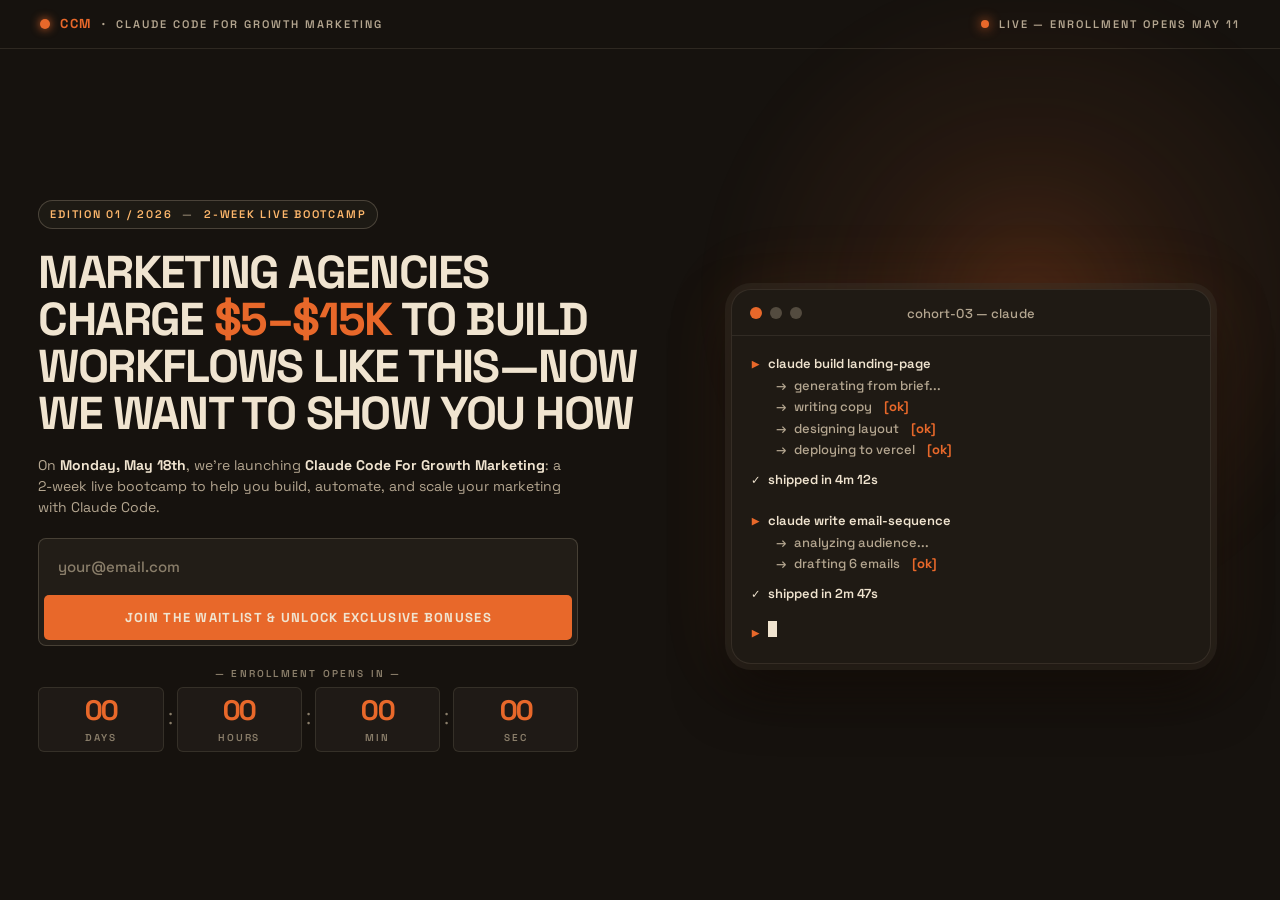
==== index.html @ f4749c10 "Stack form (input above button); breathing room between text blocks - Form is now flex-direction: co" ====
<!DOCTYPE html>
<html lang="en">
<head>
  <meta charset="UTF-8" />
  <meta name="viewport" content="width=device-width, initial-scale=1.0" />
  <title>Claude Code For Growth Marketing — Waitlist</title>
  <meta name="description" content="Marketing Agencies Charge $5–$15K To Build Workflows Like This. We're going to teach you to build them yourself in 2 weeks. Join the waitlist." />
  <meta property="og:title" content="Claude Code For Growth Marketing — Waitlist" />
  <meta property="og:description" content="A 2-week live bootcamp to help you build, automate, and scale your marketing with Claude Code." />
  <meta property="og:type" content="website" />
  <link rel="preconnect" href="https://fonts.googleapis.com" />
  <link rel="preconnect" href="https://fonts.gstatic.com" crossorigin />
  <link href="https://fonts.googleapis.com/css2?family=Space+Grotesk:wght@400;500;600;700&display=swap" rel="stylesheet" />
  <style>
    *, *::before, *::after { box-sizing: border-box; margin: 0; padding: 0; }

    :root {
      /* Hero design tokens — burnt orange / linen / tar */
      --orange:      #E8682A;
      --orange-dark: #C85820;
      --peach:       #FFB86C;
      --espresso:    #3A322A;
      --espresso-2:  #2A2520;
      --linen:       #F0E4D0;
      --linen-deep:  #E5D7BD;
      --tar:         #16120E;
      --tar-2:       #0B0908;
      --taupe:       #B4A690;
      --taupe-dim:   #8A7E6A;

      /* Legacy aliases retained for any non-hero CSS below */
      --blue:        #E8682A;
      --blue-dark:   #C85820;
      --yellow:      #E8682A;
      --dark:        #16120E;
      --dark2:       #3A322A;
      --dark3:       #2A2520;
      --cream:       #F0E4D0;
      --text-light:  #F0E4D0;
      --text-dark:   #16120E;
      --muted:       #B4A690;
    }

    html { scroll-behavior: smooth; }
    ::selection { background: var(--orange); color: var(--tar); }

    body {
      font-family: 'Space Grotesk', system-ui, sans-serif;
      background: var(--tar);
      color: var(--linen);
      -webkit-font-smoothing: antialiased;
      -moz-osx-font-smoothing: grayscale;
      min-height: 100vh;
    }

    @keyframes ht-pulse { 0%, 100% { opacity: 1; } 50% { opacity: 0.3; } }
    @keyframes pm-blink { 0%, 49% { opacity: 1; } 50%, 100% { opacity: 0; } }

    /* ─── HERO ROOT ─── */
    .ht-root {
      background: var(--tar);
      color: var(--linen);
      font-size: 16px;
      line-height: 1.5;
      overflow: hidden;
      min-height: 100vh;
      display: flex;
      flex-direction: column;
    }
    .ht-root strong { font-weight: 700; }

    /* ─── NAV ─── */
    .ht-nav {
      display: flex;
      justify-content: space-between;
      align-items: center;
      gap: 16px;
      padding: 14px 40px;
      border-bottom: 1px solid rgba(180, 166, 144, 0.15);
      position: relative;
      z-index: 2;
      flex: 0 0 auto;
    }
    .ht-brand {
      display: inline-flex;
      align-items: center;
      gap: 10px;
      font-weight: 600;
      font-size: 13px;
      letter-spacing: 0.12em;
    }
    .ht-brand-dot {
      width: 10px; height: 10px;
      background: var(--orange);
      border-radius: 50%;
      box-shadow: 0 0 10px var(--orange);
    }
    .ht-brand-mark { color: var(--orange); font-weight: 700; }
    .ht-brand-sep { color: var(--taupe); }
    .ht-brand-tag {
      color: var(--taupe);
      font-size: 11px;
      letter-spacing: 0.18em;
      text-transform: uppercase;
    }
    .ht-nav-status {
      display: inline-flex;
      align-items: center;
      gap: 10px;
      font-size: 11px;
      font-weight: 600;
      letter-spacing: 0.18em;
      color: var(--taupe);
      text-transform: uppercase;
    }
    .ht-pulse {
      width: 8px; height: 8px;
      border-radius: 50%;
      background: var(--orange);
      box-shadow: 0 0 12px var(--orange);
      animation: ht-pulse 1.6s ease-in-out infinite;
    }

    /* ─── HERO MAIN ─── */
    .ht-hero {
      display: grid;
      grid-template-columns: 1.15fr 1fr;
      gap: clamp(28px, 3vw, 48px);
      padding: clamp(16px, 2.8vh, 36px) clamp(24px, 3vw, 48px) clamp(14px, 2.4vh, 28px);
      max-width: 1320px;
      margin: 0 auto;
      width: 100%;
      align-items: center;
      position: relative;
      flex: 1;
    }
    .ht-glow {
      position: absolute;
      top: -100px; right: -100px;
      width: 700px; height: 700px;
      background: radial-gradient(circle, rgba(232, 104, 42, 0.22) 0%, rgba(232, 104, 42, 0.08) 30%, transparent 65%);
      pointer-events: none;
      z-index: 0;
      filter: blur(20px);
    }
    .ht-left, .ht-right { position: relative; z-index: 1; }

    /* ─── EYEBROW ─── */
    .ht-eyebrow {
      display: inline-flex;
      align-items: center;
      gap: 10px;
      padding: 5px 11px;
      border: 1px solid rgba(180, 166, 144, 0.3);
      border-radius: 999px;
      background: rgba(180, 166, 144, 0.05);
      font-size: 11px;
      font-weight: 600;
      letter-spacing: 0.16em;
      color: var(--peach);
      text-transform: uppercase;
      margin-bottom: 20px;
    }
    .ht-eb-sep { color: var(--taupe-dim); }

    /* ─── HEADLINE ─── */
    .ht-h1 {
      font-family: 'Space Grotesk', sans-serif;
      font-weight: 700;
      font-size: clamp(28px, 3.6vw, 50px);
      line-height: 1.02;
      letter-spacing: -0.035em;
      text-transform: uppercase;
      color: var(--linen);
      margin: 0 0 18px;
      text-wrap: balance;
    }
    .ht-money { color: var(--orange); white-space: nowrap; }

    .ht-h1-paren {
      font-size: clamp(14px, 1.3vw, 18px);
      line-height: 1.4;
      color: var(--taupe);
      font-weight: 500;
      margin: 0 0 22px;
      max-width: 560px;
    }
    .ht-paren-accent { color: var(--orange); font-weight: 600; }

    .ht-sub {
      font-size: clamp(14px, 1.05vw, 16px);
      line-height: 1.5;
      color: var(--taupe);
      max-width: 540px;
      margin: 0 0 20px;
    }
    .ht-sub strong { color: var(--linen); }

    /* ─── FORM (wraps the existing ConvertKit form unchanged) ─── */
    .ht-form { max-width: 540px; }

    /* ─── COUNTDOWN ─── */
    .ht-cd { margin-top: 20px; max-width: 540px; }
    .ht-cd-label {
      font-size: 10px;
      font-weight: 600;
      letter-spacing: 0.22em;
      color: var(--taupe-dim);
      margin-bottom: 6px;
      text-transform: uppercase;
      text-align: center;
    }
    .ht-cd-grid {
      display: flex;
      align-items: center;
      justify-content: space-between;
      gap: 4px;
    }
    .ht-cd-unit {
      flex: 1;
      background: rgba(180, 166, 144, 0.06);
      border: 1px solid rgba(180, 166, 144, 0.15);
      border-radius: 6px;
      padding: 8px 6px 6px;
      text-align: center;
    }
    .ht-cd-num {
      font-weight: 700;
      font-size: clamp(22px, 2.2vw, 30px);
      line-height: 1;
      color: var(--orange);
      font-variant-numeric: tabular-nums;
      letter-spacing: -0.03em;
    }
    .ht-cd-name {
      font-size: 10px;
      font-weight: 600;
      letter-spacing: 0.18em;
      color: var(--taupe-dim);
      margin-top: 6px;
      text-transform: uppercase;
    }
    .ht-cd-sep {
      color: var(--taupe-dim);
      font-size: 22px;
      font-weight: 300;
      padding-bottom: 6px;
    }

    .ht-right { display: flex; justify-content: center; align-items: center; }

    /* ─── TERMINAL MOCK ─── */
    .pm-term {
      width: 100%;
      max-width: 480px;
      margin: 0 auto;
      background: #1F1A14;
      border: 1px solid rgba(180, 166, 144, 0.14);
      border-radius: 20px;
      overflow: hidden;
      box-shadow:
        0 0 0 6px rgba(58, 50, 42, 0.4),
        0 28px 54px rgba(0, 0, 0, 0.5),
        0 0 72px rgba(232, 104, 42, 0.12);
      font-family: 'Space Grotesk', monospace;
    }
    .pm-term-bar {
      display: grid;
      grid-template-columns: 1fr auto 1fr;
      align-items: center;
      padding: 14px 18px 12px;
      border-bottom: 1px solid rgba(180, 166, 144, 0.12);
    }
    .pm-term-lights {
      display: inline-flex;
      gap: 8px;
      align-items: center;
    }
    .pm-term-light { width: 12px; height: 12px; border-radius: 50%; }
    .pm-term-light-1 { background: var(--orange); }
    .pm-term-light-2 { background: rgba(180, 166, 144, 0.35); }
    .pm-term-light-3 { background: rgba(180, 166, 144, 0.35); }
    .pm-term-title {
      font-size: 13px;
      color: var(--taupe);
      font-weight: 500;
      letter-spacing: 0.01em;
      text-align: center;
      font-family: 'Space Grotesk', monospace;
    }
    .pm-term-pad { width: 44px; }
    .pm-term-body {
      padding: 16px 20px 18px;
      font-size: 13px;
      line-height: 1.5;
      font-family: 'Space Grotesk', monospace;
      font-weight: 500;
    }
    .pm-term-line {
      display: flex;
      align-items: baseline;
      gap: 8px;
      margin: 2px 0;
      flex-wrap: wrap;
    }
    .pm-term-indent { padding-left: 24px; }
    .pm-term-prompt { color: var(--orange); font-weight: 700; flex: 0 0 auto; }
    .pm-term-arrow { color: var(--taupe); flex: 0 0 auto; }
    .pm-term-cmd { color: var(--linen); font-weight: 600; }
    .pm-term-dim { color: var(--taupe); }
    .pm-term-ok { color: var(--orange); font-weight: 700; margin-left: 4px; }
    .pm-term-shipped {
      color: var(--linen);
      font-weight: 600;
      margin: 10px 0;
    }
    .pm-term-check { color: var(--linen); font-weight: 700; flex: 0 0 auto; }
    .pm-term-spacer { height: 10px; }
    .pm-term-spacer-sm { height: 6px; }
    .pm-term-caret {
      display: inline-block;
      width: 9px; height: 16px;
      background: var(--linen);
      vertical-align: -2px;
      animation: pm-blink 1.2s steps(2) infinite;
    }

    /* ─── CONVERTKIT FORM OVERRIDES ───
       The ConvertKit form markup, action, and JS integration are preserved
       verbatim. These rules restyle CK's injected DOM (.formkit-form / -input
       / -submit / -fields) to match the hero design. */

    /* Outer form wrapper becomes the bordered pill */
    .ht-form .formkit-form {
      background: rgba(180, 166, 144, 0.08);
      border: 1px solid rgba(180, 166, 144, 0.25);
      border-radius: 8px;
      padding: 5px;
      transition: border-color 200ms, background 200ms;
      max-width: 540px;
      margin: 0;
    }
    .ht-form .formkit-form:focus-within {
      border-color: var(--orange);
      background: rgba(232, 104, 42, 0.08);
    }

    /* Reset CK's inner padding (it adds 10px + 56px top by default) */
    .ht-form .formkit-form[data-uid="8ad17a4c16"][min-width~="700"] [data-style="clean"],
    .ht-form .formkit-form[data-uid="8ad17a4c16"][min-width~="800"] [data-style="clean"],
    .ht-form .formkit-form [data-style="clean"] {
      padding: 0 !important;
    }

    /* Stack input above button (full-width each) */
    .ht-form .formkit-form .formkit-fields {
      display: flex !important;
      flex-direction: column !important;
      align-items: stretch !important;
      gap: 6px !important;
      margin: 0 !important;
    }
    .ht-form .formkit-form .formkit-field,
    .ht-form .formkit-form .formkit-submit,
    .ht-form .formkit-form[data-uid="8ad17a4c16"][min-width~="700"] .formkit-fields[data-stacked="false"] .formkit-field,
    .ht-form .formkit-form[data-uid="8ad17a4c16"][min-width~="800"] .formkit-fields[data-stacked="false"] .formkit-field,
    .ht-form .formkit-form[data-uid="8ad17a4c16"][min-width~="700"] .formkit-fields[data-stacked="false"] .formkit-submit,
    .ht-form .formkit-form[data-uid="8ad17a4c16"][min-width~="800"] .formkit-fields[data-stacked="false"] .formkit-submit {
      flex: 1 0 100% !important;
      width: 100% !important;
      margin: 0 !important;
      min-width: 0;
    }

    /* Email input — transparent on the wrapper, linen text, taupe placeholder */
    .ht-form .formkit-form .formkit-input {
      background: transparent !important;
      border: none !important;
      outline: none !important;
      box-shadow: none !important;
      font-family: inherit !important;
      font-size: 15px !important;
      font-weight: 500 !important;
      padding: 12px 14px !important;
      color: var(--linen) !important;
      width: 100% !important;
    }
    .ht-form .formkit-form .formkit-input::placeholder {
      color: var(--taupe-dim) !important;
      opacity: 1 !important;
    }
    .ht-form .formkit-form .formkit-input:focus {
      border: none !important;
      outline: none !important;
    }

    /* Submit button — solid orange, uppercase. Now full-width below the
       input, so we can give the text proper breathing room. */
    .ht-form .formkit-form .formkit-submit {
      background: var(--orange) !important;
      color: var(--linen) !important;
      border: none !important;
      border-radius: 5px !important;
      font-family: inherit !important;
      font-weight: 700 !important;
      font-size: 13px !important;
      letter-spacing: 0.1em !important;
      text-transform: uppercase !important;
      cursor: pointer;
      transition: background 200ms, transform 100ms;
      overflow: hidden;
    }
    .ht-form .formkit-form .formkit-submit > span {
      padding: 14px 20px !important;
      white-space: nowrap;
      display: block;
    }
    .ht-form .formkit-form .formkit-submit:hover {
      background: var(--peach) !important;
      color: var(--tar) !important;
    }
    .ht-form .formkit-form .formkit-submit:hover > span {
      background-color: transparent !important;
    }
    .ht-form .formkit-form .formkit-submit:active {
      transform: scale(0.98);
    }

    /* Hide ConvertKit "Built with Kit" badge */
    .formkit-powered-by-convertkit-container,
    .formkit-powered-by-convertkit { display: none !important; }

    /* Error alert — keep CK's error display but match palette */
    .ht-form .formkit-form .formkit-alert {
      margin: 0 0 10px !important;
      font-size: 13px;
    }

    /* ─── RESPONSIVE ─── */
    /* Tablet — stack columns; terminal moves between paren and sub */
    @media (max-width: 960px) {
      .ht-nav { padding: 12px 24px; }
      .ht-hero {
        display: flex;
        flex-direction: column;
        gap: 16px;
        padding: 22px 24px 22px;
        text-align: center;
      }
      /* Flatten .ht-left so its children become flex siblings of .ht-right,
         enabling the terminal to slot between paren copy and sub copy. */
      .ht-left { display: contents; }
      .ht-eyebrow   { order: 1; margin-bottom: 0; align-self: center; }
      .ht-h1        { order: 2; margin-bottom: 0; }
      .ht-h1-paren  { order: 3; margin-bottom: 0; margin-left: auto; margin-right: auto; }
      .ht-right     { order: 4; }
      .ht-sub       { order: 5; margin-bottom: 0; margin-left: auto; margin-right: auto; }
      .ht-form      { order: 6; margin-left: auto; margin-right: auto; width: 100%; }
      .ht-cd        { order: 7; margin-top: 0; margin-left: auto; margin-right: auto; width: 100%; }

      .ht-h1-paren, .ht-sub, .ht-form, .ht-cd { max-width: 100%; }
      .ht-glow {
        top: -120px; right: -160px;
        width: 420px; height: 420px;
      }
      .pm-term { max-width: 420px; }
    }

    /* Mobile — stack form vertically + smaller everything */
    @media (max-width: 640px) {
      .ht-nav {
        gap: 8px;
        padding: 8px 16px;
      }
      .ht-brand { font-size: 12px; gap: 8px; }
      .ht-brand-tag { display: none; }
      .ht-nav-status { font-size: 9px; letter-spacing: 0.14em; gap: 6px; }
      .ht-pulse { width: 6px; height: 6px; }

      .ht-hero {
        padding: 14px 16px 16px;
        gap: 12px;
      }
      .ht-eyebrow {
        gap: 6px;
        padding: 4px 9px;
        font-size: 9px;
        letter-spacing: 0.14em;
      }
      .ht-h1 {
        font-size: clamp(20px, 5.8vw, 30px);
        line-height: 1.05;
      }
      .ht-h1-paren { font-size: 12px; }
      .ht-sub {
        font-size: 12px;
        line-height: 1.5;
      }

      /* Stack form: input above, full-width button below */
      .ht-form .formkit-form { padding: 6px; }
      .ht-form .formkit-form .formkit-fields {
        flex-direction: column !important;
        gap: 6px !important;
      }
      .ht-form .formkit-form .formkit-field,
      .ht-form .formkit-form .formkit-submit {
        flex: 1 0 100% !important;
        width: 100% !important;
      }
      .ht-form .formkit-form .formkit-input {
        font-size: 15px !important;
        padding: 14px 14px !important;
      }
      /* Long CTA text must stay on one line down to ~320px wide.
         Scales with viewport, clamped to avoid getting unreadably small. */
      .ht-form .formkit-form .formkit-submit {
        font-size: clamp(10px, 2.7vw, 12px) !important;
        letter-spacing: 0.04em !important;
      }
      .ht-form .formkit-form .formkit-submit > span {
        padding: 14px 8px !important;
      }

      .ht-cd-label { font-size: 9px; margin-bottom: 6px; }
      .ht-cd-unit { padding: 6px 2px 4px; }
      .ht-cd-num { font-size: 18px; }
      .ht-cd-name { font-size: 7px; letter-spacing: 0.14em; margin-top: 2px; }
      .ht-cd-sep { font-size: 14px; padding-bottom: 4px; }

      .pm-term { max-width: 320px; border-radius: 14px; }
      .pm-term-body { padding: 10px 14px 12px; font-size: 11px; line-height: 1.4; }
      .pm-term-bar { padding: 8px 12px 6px; }
      .pm-term-title { font-size: 10px; }
      .pm-term-light { width: 9px; height: 9px; }
      .pm-term-pad { width: 33px; }
      .pm-term-shipped { margin: 5px 0; }
      .pm-term-spacer { height: 5px; }
      .pm-term-spacer-sm { height: 3px; }
      .pm-term-indent { padding-left: 16px; }
    }

    @media (max-width: 380px) {
      .ht-cd-grid { gap: 2px; }
      .ht-cd-sep { display: none; }
    }

    /* Very short desktop viewports - modest tightening only */
    @media (max-height: 700px) and (min-width: 961px) {
      .ht-nav { padding: 10px 40px; }
      .ht-hero { padding: 12px 40px 12px; gap: 28px; }
      .ht-eyebrow { margin-bottom: 10px; }
      .ht-h1 { font-size: clamp(26px, 3.4vw, 44px); margin-bottom: 8px; }
      .ht-sub { margin-bottom: 10px; font-size: 13px; line-height: 1.45; }
      .ht-cd { margin-top: 10px; }
      .pm-term { max-width: 400px; }
      .pm-term-body { padding: 10px 16px 12px; font-size: 12px; line-height: 1.4; }
      .pm-term-shipped { margin: 6px 0; }
      .pm-term-spacer { height: 6px; }
    }
  </style>
</head>
<body>

  <div class="ht-root">

    <!-- ═══════════════ NAV ═══════════════ -->
    <header class="ht-nav">
      <div class="ht-brand">
        <span class="ht-brand-dot"></span>
        <span class="ht-brand-mark">CCM</span>
        <span class="ht-brand-sep">·</span>
        <span class="ht-brand-tag">Claude Code For Growth Marketing</span>
      </div>
      <div class="ht-nav-status">
        <span class="ht-pulse"></span>
        <span>Live — Enrollment Opens May 11</span>
      </div>
    </header>

    <!-- ═══════════════ HERO ═══════════════ -->
    <main class="ht-hero">
      <div class="ht-glow" aria-hidden="true"></div>

      <section class="ht-left">
        <div class="ht-eyebrow">
          <span>Edition 01 / 2026</span>
          <span class="ht-eb-sep">—</span>
          <span>2-Week Live Bootcamp</span>
        </div>

        <h1 class="ht-h1">
          Marketing Agencies Charge <span class="ht-money">$5–$15K</span> To Build Workflows Like This&mdash;Now We Want To Show You How
        </h1>

        <p class="ht-sub">
          On <strong>Monday, May 18th</strong>, we&rsquo;re launching <strong>Claude Code For Growth Marketing</strong>: a 2-week live bootcamp to help you build, automate, and scale your marketing with Claude Code.
        </p>

        <!-- ── ConvertKit Form (preserved verbatim — only wrapped in .ht-form) ── -->
        <div class="ht-form">
          <script src="https://f.convertkit.com/ckjs/ck.5.js"></script>
          <form action="https://app.kit.com/forms/9383488/subscriptions" class="seva-form formkit-form" method="post" data-sv-form="9383488" data-uid="8ad17a4c16" data-format="inline" data-version="5" data-options="{&quot;settings&quot;:{&quot;after_subscribe&quot;:{&quot;action&quot;:&quot;redirect&quot;,&quot;success_message&quot;:&quot;Success! Now check your email to confirm your subscription.&quot;,&quot;redirect_url&quot;:&quot;https://claude-code-marketing-thank-you.vercel.app&quot;},&quot;analytics&quot;:{&quot;google&quot;:null,&quot;fathom&quot;:null,&quot;facebook&quot;:null,&quot;segment&quot;:null,&quot;pinterest&quot;:null,&quot;sparkloop&quot;:null,&quot;googletagmanager&quot;:null},&quot;modal&quot;:{&quot;trigger&quot;:&quot;timer&quot;,&quot;scroll_percentage&quot;:null,&quot;timer&quot;:5,&quot;devices&quot;:&quot;all&quot;,&quot;show_once_every&quot;:15},&quot;powered_by&quot;:{&quot;show&quot;:true,&quot;url&quot;:&quot;https://kit.com/features/forms?utm_campaign=poweredby&amp;utm_content=form&amp;utm_medium=referral&amp;utm_source=dynamic&quot;},&quot;recaptcha&quot;:{&quot;enabled&quot;:false},&quot;return_visitor&quot;:{&quot;action&quot;:&quot;show&quot;,&quot;custom_content&quot;:&quot;&quot;},&quot;slide_in&quot;:{&quot;display_in&quot;:&quot;bottom_right&quot;,&quot;trigger&quot;:&quot;timer&quot;,&quot;scroll_percentage&quot;:null,&quot;timer&quot;:5,&quot;devices&quot;:&quot;all&quot;,&quot;show_once_every&quot;:15},&quot;sticky_bar&quot;:{&quot;display_in&quot;:&quot;top&quot;,&quot;trigger&quot;:&quot;timer&quot;,&quot;scroll_percentage&quot;:null,&quot;timer&quot;:5,&quot;devices&quot;:&quot;all&quot;,&quot;show_once_every&quot;:15}},&quot;version&quot;:&quot;5&quot;}" min-width="400 500 600 700 800"><div data-style="clean"><ul class="formkit-alert formkit-alert-error" data-element="errors" data-group="alert"></ul><div data-element="fields" data-stacked="false" class="seva-fields formkit-fields"><div class="formkit-field"><input class="formkit-input" name="email_address" aria-label="Email Address" placeholder="your@email.com" required="" type="email"></div><button data-element="submit" class="formkit-submit formkit-submit"><div class="formkit-spinner"><div></div><div></div><div></div></div><span class="">Join the Waitlist &amp; Unlock Exclusive Bonuses</span></button></div><div class="formkit-powered-by-convertkit-container"><a href="https://kit.com/features/forms?utm_campaign=poweredby&amp;utm_content=form&amp;utm_medium=referral&amp;utm_source=dynamic" data-element="powered-by" class="formkit-powered-by-convertkit" data-variant="dark" target="_blank" rel="nofollow noopener">Built with Kit</a></div></div><style>.formkit-form[data-uid="8ad17a4c16"] *{box-sizing:border-box;}.formkit-form[data-uid="8ad17a4c16"]{-webkit-font-smoothing:antialiased;-moz-osx-font-smoothing:grayscale;}.formkit-form[data-uid="8ad17a4c16"] legend{border:none;font-size:inherit;margin-bottom:10px;padding:0;position:relative;display:table;}.formkit-form[data-uid="8ad17a4c16"] fieldset{border:0;padding:0.01em 0 0 0;margin:0;min-width:0;}.formkit-form[data-uid="8ad17a4c16"] body:not(:-moz-handler-blocked) fieldset{display:table-cell;}.formkit-form[data-uid="8ad17a4c16"] h1,.formkit-form[data-uid="8ad17a4c16"] h2,.formkit-form[data-uid="8ad17a4c16"] h3,.formkit-form[data-uid="8ad17a4c16"] h4,.formkit-form[data-uid="8ad17a4c16"] h5,.formkit-form[data-uid="8ad17a4c16"] h6{color:inherit;font-size:inherit;font-weight:inherit;}.formkit-form[data-uid="8ad17a4c16"] h2{font-size:1.5em;margin:1em 0;}.formkit-form[data-uid="8ad17a4c16"] h3{font-size:1.17em;margin:1em 0;}.formkit-form[data-uid="8ad17a4c16"] p{color:inherit;font-size:inherit;font-weight:inherit;}.formkit-form[data-uid="8ad17a4c16"] ol:not([template-default]),.formkit-form[data-uid="8ad17a4c16"] ul:not([template-default]),.formkit-form[data-uid="8ad17a4c16"] blockquote:not([template-default]){text-align:left;}.formkit-form[data-uid="8ad17a4c16"] p:not([template-default]),.formkit-form[data-uid="8ad17a4c16"] hr:not([template-default]),.formkit-form[data-uid="8ad17a4c16"] blockquote:not([template-default]),.formkit-form[data-uid="8ad17a4c16"] ol:not([template-default]),.formkit-form[data-uid="8ad17a4c16"] ul:not([template-default]){color:inherit;font-style:initial;}.formkit-form[data-uid="8ad17a4c16"] .ordered-list,.formkit-form[data-uid="8ad17a4c16"] .unordered-list{list-style-position:outside !important;padding-left:1em;}.formkit-form[data-uid="8ad17a4c16"] .list-item{padding-left:0;}.formkit-form[data-uid="8ad17a4c16"][data-format="modal"]{display:none;}.formkit-form[data-uid="8ad17a4c16"][data-format="slide in"]{display:none;}.formkit-form[data-uid="8ad17a4c16"][data-format="sticky bar"]{display:none;}.formkit-sticky-bar .formkit-form[data-uid="8ad17a4c16"][data-format="sticky bar"]{display:block;}.formkit-form[data-uid="8ad17a4c16"] .formkit-input,.formkit-form[data-uid="8ad17a4c16"] .formkit-select,.formkit-form[data-uid="8ad17a4c16"] .formkit-checkboxes{width:100%;}.formkit-form[data-uid="8ad17a4c16"] .formkit-button,.formkit-form[data-uid="8ad17a4c16"] .formkit-submit{border:0;border-radius:5px;color:#ffffff;cursor:pointer;display:inline-block;text-align:center;font-size:15px;font-weight:500;cursor:pointer;margin-bottom:15px;overflow:hidden;padding:0;position:relative;vertical-align:middle;}.formkit-form[data-uid="8ad17a4c16"] .formkit-button:hover,.formkit-form[data-uid="8ad17a4c16"] .formkit-submit:hover,.formkit-form[data-uid="8ad17a4c16"] .formkit-button:focus,.formkit-form[data-uid="8ad17a4c16"] .formkit-submit:focus{outline:none;}.formkit-form[data-uid="8ad17a4c16"] .formkit-button:hover > span,.formkit-form[data-uid="8ad17a4c16"] .formkit-submit:hover > span,.formkit-form[data-uid="8ad17a4c16"] .formkit-button:focus > span,.formkit-form[data-uid="8ad17a4c16"] .formkit-submit:focus > span{background-color:rgba(0,0,0,0.1);}.formkit-form[data-uid="8ad17a4c16"] .formkit-button > span,.formkit-form[data-uid="8ad17a4c16"] .formkit-submit > span{display:block;-webkit-transition:all 300ms ease-in-out;transition:all 300ms ease-in-out;padding:12px 24px;}.formkit-form[data-uid="8ad17a4c16"] .formkit-input{background:#ffffff;font-size:15px;padding:12px;border:1px solid #e3e3e3;-webkit-flex:1 0 auto;-ms-flex:1 0 auto;flex:1 0 auto;line-height:1.4;margin:0;-webkit-transition:border-color ease-out 300ms;transition:border-color ease-out 300ms;}.formkit-form[data-uid="8ad17a4c16"] .formkit-input:focus{outline:none;border-color:#1677be;-webkit-transition:border-color ease 300ms;transition:border-color ease 300ms;}.formkit-form[data-uid="8ad17a4c16"] .formkit-input::-webkit-input-placeholder{color:inherit;opacity:0.8;}.formkit-form[data-uid="8ad17a4c16"] .formkit-input::-moz-placeholder{color:inherit;opacity:0.8;}.formkit-form[data-uid="8ad17a4c16"] .formkit-input:-ms-input-placeholder{color:inherit;opacity:0.8;}.formkit-form[data-uid="8ad17a4c16"] .formkit-input::placeholder{color:inherit;opacity:0.8;}.formkit-form[data-uid="8ad17a4c16"] [data-group="dropdown"]{position:relative;display:inline-block;width:100%;}.formkit-form[data-uid="8ad17a4c16"] [data-group="dropdown"]::before{content:"";top:calc(50% - 2.5px);right:10px;position:absolute;pointer-events:none;border-color:#4f4f4f transparent transparent transparent;border-style:solid;border-width:6px 6px 0 6px;height:0;width:0;z-index:999;}.formkit-form[data-uid="8ad17a4c16"] [data-group="dropdown"] select{height:auto;width:100%;cursor:pointer;color:#333333;line-height:1.4;margin-bottom:0;padding:0 6px;-webkit-appearance:none;-moz-appearance:none;appearance:none;font-size:15px;padding:12px;padding-right:25px;border:1px solid #e3e3e3;background:#ffffff;}.formkit-form[data-uid="8ad17a4c16"] [data-group="dropdown"] select:focus{outline:none;}.formkit-form[data-uid="8ad17a4c16"] [data-group="checkboxes"]{text-align:left;margin:0;}.formkit-form[data-uid="8ad17a4c16"] [data-group="checkboxes"] [data-group="checkbox"]{margin-bottom:10px;}.formkit-form[data-uid="8ad17a4c16"] [data-group="checkboxes"] [data-group="checkbox"] *{cursor:pointer;}.formkit-form[data-uid="8ad17a4c16"] [data-group="checkboxes"] [data-group="checkbox"]:last-of-type{margin-bottom:0;}.formkit-form[data-uid="8ad17a4c16"] [data-group="checkboxes"] [data-group="checkbox"] input[type="checkbox"]{display:none;}.formkit-form[data-uid="8ad17a4c16"] [data-group="checkboxes"] [data-group="checkbox"] input[type="checkbox"] + label::after{content:none;}.formkit-form[data-uid="8ad17a4c16"] [data-group="checkboxes"] [data-group="checkbox"] input[type="checkbox"]:checked + label::after{border-color:#ffffff;content:"";}.formkit-form[data-uid="8ad17a4c16"] [data-group="checkboxes"] [data-group="checkbox"] input[type="checkbox"]:checked + label::before{background:#10bf7a;border-color:#10bf7a;}.formkit-form[data-uid="8ad17a4c16"] [data-group="checkboxes"] [data-group="checkbox"] label{position:relative;display:inline-block;padding-left:28px;}.formkit-form[data-uid="8ad17a4c16"] [data-group="checkboxes"] [data-group="checkbox"] label::before,.formkit-form[data-uid="8ad17a4c16"] [data-group="checkboxes"] [data-group="checkbox"] label::after{position:absolute;content:"";display:inline-block;}.formkit-form[data-uid="8ad17a4c16"] [data-group="checkboxes"] [data-group="checkbox"] label::before{height:16px;width:16px;border:1px solid #e3e3e3;background:#ffffff;left:0px;top:3px;}.formkit-form[data-uid="8ad17a4c16"] [data-group="checkboxes"] [data-group="checkbox"] label::after{height:4px;width:8px;border-left:2px solid #4d4d4d;border-bottom:2px solid #4d4d4d;-webkit-transform:rotate(-45deg);-ms-transform:rotate(-45deg);transform:rotate(-45deg);left:4px;top:8px;}.formkit-form[data-uid="8ad17a4c16"] .formkit-alert{background:#f9fafb;border:1px solid #e3e3e3;border-radius:5px;-webkit-flex:1 0 auto;-ms-flex:1 0 auto;flex:1 0 auto;list-style:none;margin:25px auto;padding:12px;text-align:center;width:100%;}.formkit-form[data-uid="8ad17a4c16"] .formkit-alert:empty{display:none;}.formkit-form[data-uid="8ad17a4c16"] .formkit-alert-success{background:#d3fbeb;border-color:#10bf7a;color:#0c905c;}.formkit-form[data-uid="8ad17a4c16"] .formkit-alert-error{background:#fde8e2;border-color:#f2643b;color:#ea4110;}.formkit-form[data-uid="8ad17a4c16"] .formkit-spinner{display:-webkit-box;display:-webkit-flex;display:-ms-flexbox;display:flex;height:0px;width:0px;margin:0 auto;position:absolute;top:0;left:0;right:0;width:0px;overflow:hidden;text-align:center;-webkit-transition:all 300ms ease-in-out;transition:all 300ms ease-in-out;}.formkit-form[data-uid="8ad17a4c16"] .formkit-spinner > div{margin:auto;width:12px;height:12px;background-color:#fff;opacity:0.3;border-radius:100%;display:inline-block;-webkit-animation:formkit-bouncedelay-formkit-form-data-uid-8ad17a4c16- 1.4s infinite ease-in-out both;animation:formkit-bouncedelay-formkit-form-data-uid-8ad17a4c16- 1.4s infinite ease-in-out both;}.formkit-form[data-uid="8ad17a4c16"] .formkit-spinner > div:nth-child(1){-webkit-animation-delay:-0.32s;animation-delay:-0.32s;}.formkit-form[data-uid="8ad17a4c16"] .formkit-spinner > div:nth-child(2){-webkit-animation-delay:-0.16s;animation-delay:-0.16s;}.formkit-form[data-uid="8ad17a4c16"] .formkit-submit[data-active] .formkit-spinner{opacity:1;height:100%;width:50px;}.formkit-form[data-uid="8ad17a4c16"] .formkit-submit[data-active] .formkit-spinner ~ span{opacity:0;}.formkit-form[data-uid="8ad17a4c16"] .formkit-powered-by[data-active="false"]{opacity:0.35;}.formkit-form[data-uid="8ad17a4c16"] .formkit-powered-by-convertkit-container{display:-webkit-box;display:-webkit-flex;display:-ms-flexbox;display:flex;width:100%;margin:10px 0;position:relative;}.formkit-form[data-uid="8ad17a4c16"] .formkit-powered-by-convertkit-container[data-active="false"]{opacity:0.35;}.formkit-form[data-uid="8ad17a4c16"] .formkit-powered-by-convertkit{-webkit-align-items:center;-webkit-box-align:center;-ms-flex-align:center;align-items:center;background-color:#ffffff;border-radius:9px;color:#3d3d3d;cursor:pointer;display:block;height:36px;margin:0 auto;opacity:0.95;padding:0;-webkit-text-decoration:none;text-decoration:none;text-indent:100%;-webkit-transition:ease-in-out all 200ms;transition:ease-in-out all 200ms;white-space:nowrap;overflow:hidden;-webkit-user-select:none;-moz-user-select:none;-ms-user-select:none;user-select:none;width:157px;background-repeat:no-repeat;background-position:center;}.formkit-form[data-uid="8ad17a4c16"] .formkit-powered-by-convertkit:hover,.formkit-form[data-uid="8ad17a4c16"] .formkit-powered-by-convertkit:focus{background-color:#ffffff;-webkit-transform:scale(1.025) perspective(1px);-ms-transform:scale(1.025) perspective(1px);transform:scale(1.025) perspective(1px);opacity:1;}.formkit-form[data-uid="8ad17a4c16"] .formkit-powered-by-convertkit[data-variant="dark"],.formkit-form[data-uid="8ad17a4c16"] .formkit-powered-by-convertkit[data-variant="light"]{background-color:transparent;border-color:transparent;width:133px;}@-webkit-keyframes formkit-bouncedelay-formkit-form-data-uid-8ad17a4c16-{0%,80%,100%{-webkit-transform:scale(0);-ms-transform:scale(0);transform:scale(0);}40%{-webkit-transform:scale(1);-ms-transform:scale(1);transform:scale(1);}}@keyframes formkit-bouncedelay-formkit-form-data-uid-8ad17a4c16-{0%,80%,100%{-webkit-transform:scale(0);-ms-transform:scale(0);transform:scale(0);}40%{-webkit-transform:scale(1);-ms-transform:scale(1);transform:scale(1);}}.formkit-form[data-uid="8ad17a4c16"] blockquote{padding:10px 20px;margin:0 0 20px;border-left:5px solid #e1e1e1;}.formkit-form[data-uid="8ad17a4c16"] .seva-custom-content{padding:15px;font-size:16px;color:#fff;mix-blend-mode:difference;}.formkit-form[data-uid="8ad17a4c16"] .formkit-modal.guard{max-width:420px;width:100%;} .formkit-form[data-uid="8ad17a4c16"]{max-width:700px;}.formkit-form[data-uid="8ad17a4c16"] [data-style="clean"]{width:100%;}.formkit-form[data-uid="8ad17a4c16"] .formkit-fields{display:-webkit-box;display:-webkit-flex;display:-ms-flexbox;display:flex;-webkit-flex-wrap:wrap;-ms-flex-wrap:wrap;flex-wrap:wrap;margin:0 auto;}.formkit-form[data-uid="8ad17a4c16"] .formkit-field,.formkit-form[data-uid="8ad17a4c16"] .formkit-submit{margin:0 0 15px 0;-webkit-flex:1 0 100%;-ms-flex:1 0 100%;flex:1 0 100%;}.formkit-form[data-uid="8ad17a4c16"] .formkit-powered-by-convertkit-container{margin:0;}.formkit-form[data-uid="8ad17a4c16"] .formkit-submit{position:static;}.formkit-form[data-uid="8ad17a4c16"][min-width~="700"] [data-style="clean"],.formkit-form[data-uid="8ad17a4c16"][min-width~="800"] [data-style="clean"]{padding:10px;padding-top:56px;}.formkit-form[data-uid="8ad17a4c16"][min-width~="700"] .formkit-fields[data-stacked="false"],.formkit-form[data-uid="8ad17a4c16"][min-width~="800"] .formkit-fields[data-stacked="false"]{margin-left:-5px;margin-right:-5px;}.formkit-form[data-uid="8ad17a4c16"][min-width~="700"] .formkit-fields[data-stacked="false"] .formkit-field,.formkit-form[data-uid="8ad17a4c16"][min-width~="800"] .formkit-fields[data-stacked="false"] .formkit-field,.formkit-form[data-uid="8ad17a4c16"][min-width~="700"] .formkit-fields[data-stacked="false"] .formkit-submit,.formkit-form[data-uid="8ad17a4c16"][min-width~="800"] .formkit-fields[data-stacked="false"] .formkit-submit{margin:0 5px 15px 5px;}.formkit-form[data-uid="8ad17a4c16"][min-width~="700"] .formkit-fields[data-stacked="false"] .formkit-fields[data-stacked="false"] .formkit-field,.formkit-form[data-uid="8ad17a4c16"][min-width~="800"] .formkit-fields[data-stacked="false"] .formkit-field{-webkit-flex:100 1 auto;-ms-flex:100 1 auto;flex:100 1 auto;}.formkit-form[data-uid="8ad17a4c16"][min-width~="700"] .formkit-fields[data-stacked="false"] .formkit-submit,.formkit-form[data-uid="8ad17a4c16"][min-width~="800"] .formkit-fields[data-stacked="false"] .formkit-submit{-webkit-flex:1 1 auto;-ms-flex:1 1 auto;flex:1 1 auto;} </style></form>

        </div>

        <!-- ── Countdown ── -->
        <div class="ht-cd">
          <div class="ht-cd-label">— Enrollment Opens In —</div>
          <div class="ht-cd-grid">
            <div class="ht-cd-unit">
              <div class="ht-cd-num" id="cd-days">00</div>
              <div class="ht-cd-name">Days</div>
            </div>
            <span class="ht-cd-sep">:</span>
            <div class="ht-cd-unit">
              <div class="ht-cd-num" id="cd-hours">00</div>
              <div class="ht-cd-name">Hours</div>
            </div>
            <span class="ht-cd-sep">:</span>
            <div class="ht-cd-unit">
              <div class="ht-cd-num" id="cd-mins">00</div>
              <div class="ht-cd-name">Min</div>
            </div>
            <span class="ht-cd-sep">:</span>
            <div class="ht-cd-unit">
              <div class="ht-cd-num" id="cd-secs">00</div>
              <div class="ht-cd-name">Sec</div>
            </div>
          </div>
        </div>
      </section>

      <!-- ── Right column: terminal mock ── -->
      <aside class="ht-right">
        <div class="pm-term" aria-hidden="true">
          <div class="pm-term-bar">
            <div class="pm-term-lights">
              <span class="pm-term-light pm-term-light-1"></span>
              <span class="pm-term-light pm-term-light-2"></span>
              <span class="pm-term-light pm-term-light-3"></span>
            </div>
            <div class="pm-term-title">cohort-03 — claude</div>
            <div class="pm-term-pad"></div>
          </div>

          <div class="pm-term-body">
            <div class="pm-term-line">
              <span class="pm-term-prompt">▶</span>
              <span class="pm-term-cmd">claude build landing-page</span>
            </div>
            <div class="pm-term-line pm-term-indent">
              <span class="pm-term-arrow">→</span>
              <span class="pm-term-dim">generating from brief...</span>
            </div>
            <div class="pm-term-line pm-term-indent">
              <span class="pm-term-arrow">→</span>
              <span class="pm-term-dim">writing copy</span>
              <span class="pm-term-ok">[ok]</span>
            </div>
            <div class="pm-term-line pm-term-indent">
              <span class="pm-term-arrow">→</span>
              <span class="pm-term-dim">designing layout</span>
              <span class="pm-term-ok">[ok]</span>
            </div>
            <div class="pm-term-line pm-term-indent">
              <span class="pm-term-arrow">→</span>
              <span class="pm-term-dim">deploying to vercel</span>
              <span class="pm-term-ok">[ok]</span>
            </div>

            <div class="pm-term-line pm-term-shipped">
              <span class="pm-term-check">✓</span>
              <span>shipped in 4m 12s</span>
            </div>

            <div class="pm-term-spacer"></div>

            <div class="pm-term-line">
              <span class="pm-term-prompt">▶</span>
              <span class="pm-term-cmd">claude write email-sequence</span>
            </div>
            <div class="pm-term-line pm-term-indent">
              <span class="pm-term-arrow">→</span>
              <span class="pm-term-dim">analyzing audience...</span>
            </div>
            <div class="pm-term-line pm-term-indent">
              <span class="pm-term-arrow">→</span>
              <span class="pm-term-dim">drafting 6 emails</span>
              <span class="pm-term-ok">[ok]</span>
            </div>

            <div class="pm-term-line pm-term-shipped">
              <span class="pm-term-check">✓</span>
              <span>shipped in 2m 47s</span>
            </div>

            <div class="pm-term-spacer-sm"></div>

            <div class="pm-term-line">
              <span class="pm-term-prompt">▶</span>
              <span class="pm-term-caret"></span>
            </div>
          </div>
        </div>
      </aside>
    </main>
  </div>

  <!-- ═══════════════════════════ COUNTDOWN JS ═══════════════════════════ -->
  <script>
    // May 11, 2026 11:59 PM ET (EDT = UTC-4)
    const TARGET = new Date('2026-05-12T03:59:00Z');

    function tick() {
      const diff = Math.max(0, TARGET - Date.now());
      const d = Math.floor(diff / 86400000);
      const h = Math.floor((diff % 86400000) / 3600000);
      const m = Math.floor((diff % 3600000) / 60000);
      const s = Math.floor((diff % 60000) / 1000);

      const pad = n => String(n).padStart(2, '0');
      const set = (id, v) => {
        const el = document.getElementById(id);
        if (el) el.textContent = pad(v);
      };
      set('cd-days', d);
      set('cd-hours', h);
      set('cd-mins', m);
      set('cd-secs', s);
    }

    tick();
    setInterval(tick, 1000);
  </script>

</body>
</html>
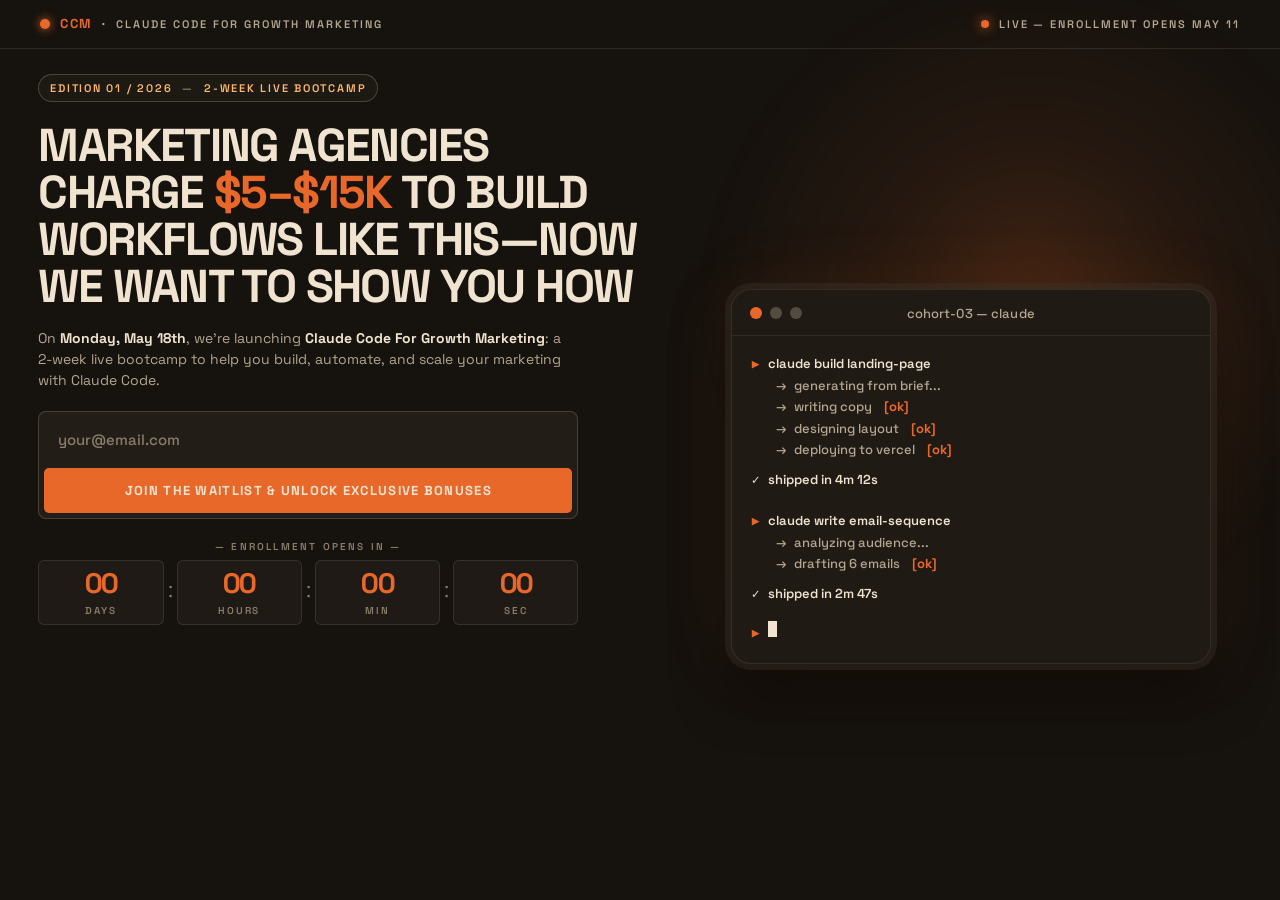
==== commit a8ffcb56: "Pin left column to top of grid row to fix iPad-horizontal whitespace On iPad-horizontal (and similar" ====
--- a/index.html
+++ b/index.html
@@ -144,6 +144,11 @@
       filter: blur(20px);
     }
     .ht-left, .ht-right { position: relative; z-index: 1; }
+    /* Left column always tops at the row start. Without this, when the
+       right column (terminal) is taller than the left - which can happen
+       at iPad-horizontal aspect ratios - align-items: center on the grid
+       would push the eyebrow down with whitespace above it. */
+    .ht-left { align-self: start; }
 
     /* ─── EYEBROW ─── */
     .ht-eyebrow {
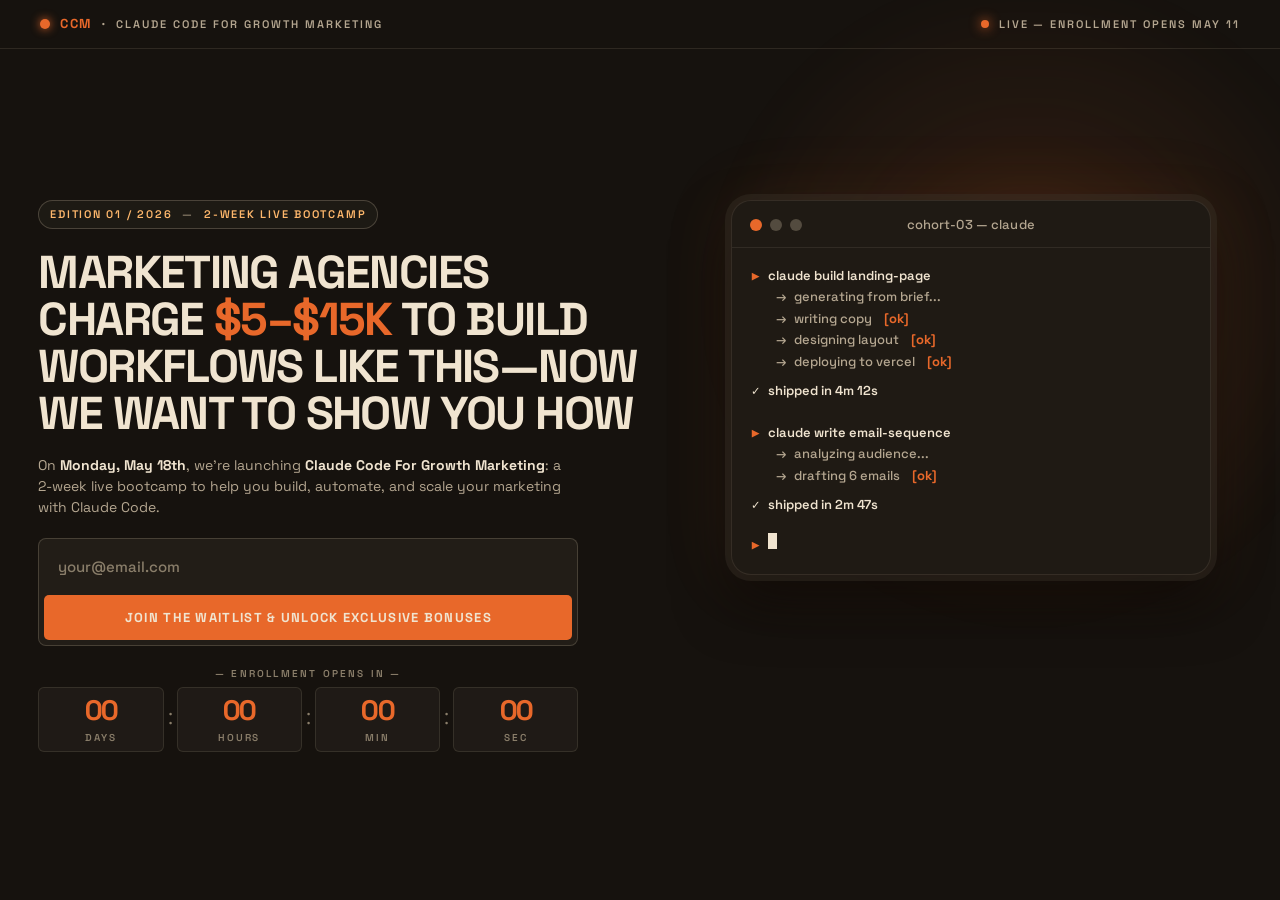
==== commit 794a1b1a: "Scope iPad-horizontal fix to tablet aspect ratios only Reverts the global align-self: start on .ht-l" ====
--- a/index.html
+++ b/index.html
@@ -144,11 +144,6 @@
       filter: blur(20px);
     }
     .ht-left, .ht-right { position: relative; z-index: 1; }
-    /* Left column always tops at the row start. Without this, when the
-       right column (terminal) is taller than the left - which can happen
-       at iPad-horizontal aspect ratios - align-items: center on the grid
-       would push the eyebrow down with whitespace above it. */
-    .ht-left { align-self: start; }
 
     /* ─── EYEBROW ─── */
     .ht-eyebrow {
@@ -550,6 +545,19 @@
       .ht-cd-sep { display: none; }
     }
 
+    /* iPad horizontal only — tablet-shaped aspect ratios (4:3 to 3:2)
+       above the mobile breakpoint. Standard desktop laptops (16:10 = 1.6,
+       16:9 = 1.78) are excluded by the max-aspect-ratio: 3/2 cutoff.
+       Both columns top-align to each other and the whole row centers
+       vertically so the eyebrow and terminal share a clean top edge
+       with equal whitespace above and below. */
+    @media (min-width: 961px) and (max-aspect-ratio: 3/2) {
+      .ht-hero {
+        align-items: start;
+        align-content: center;
+      }
+    }
+
     /* Very short desktop viewports - modest tightening only */
     @media (max-height: 700px) and (min-width: 961px) {
       .ht-nav { padding: 10px 40px; }
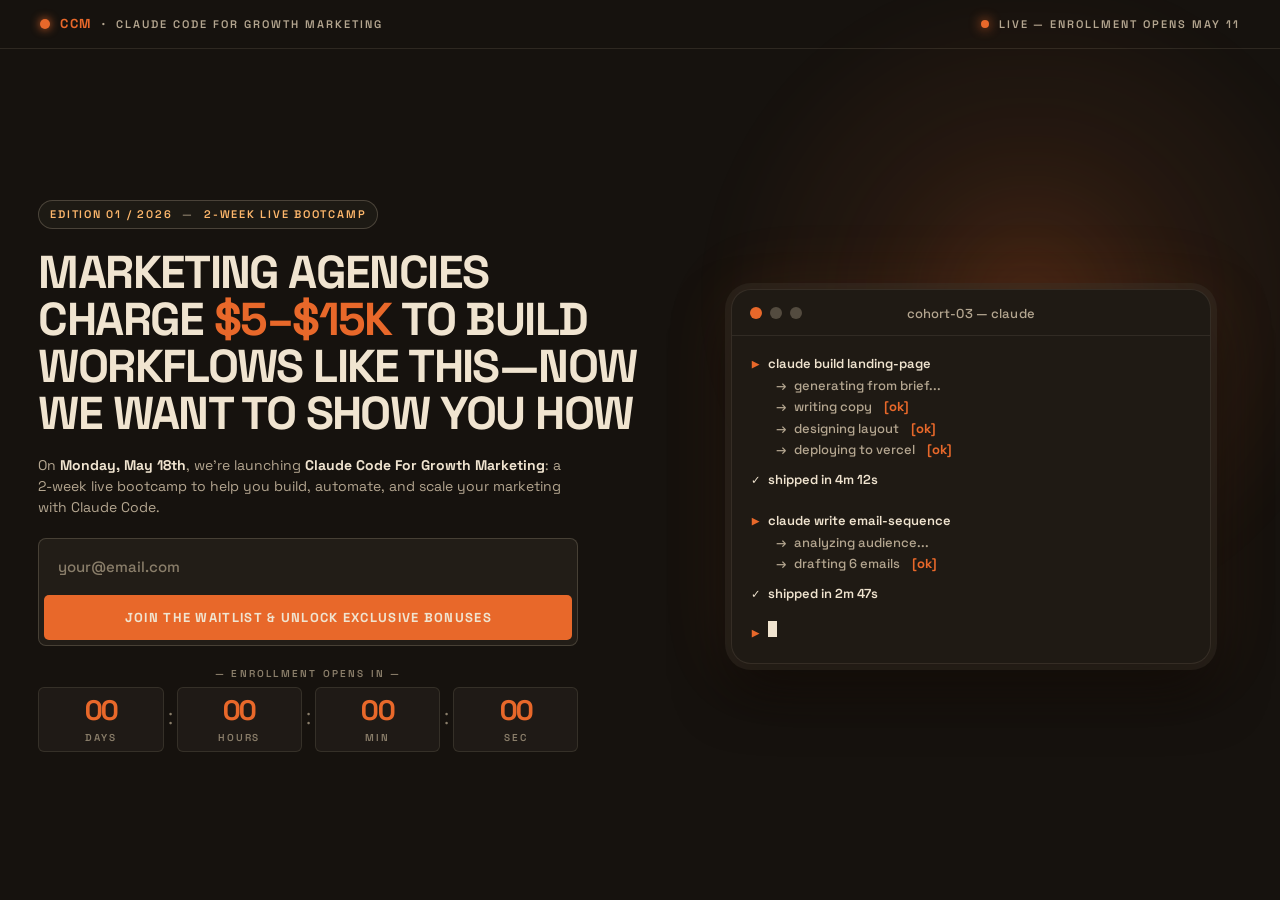
==== commit 467012f7: "iPad horizontal: only center row vertically, no column changes Drops align-items: start from the iPa" ====
--- a/index.html
+++ b/index.html
@@ -545,17 +545,12 @@
       .ht-cd-sep { display: none; }
     }
 
-    /* iPad horizontal only — tablet-shaped aspect ratios (4:3 to 3:2)
-       above the mobile breakpoint. Standard desktop laptops (16:10 = 1.6,
-       16:9 = 1.78) are excluded by the max-aspect-ratio: 3/2 cutoff.
-       Both columns top-align to each other and the whole row centers
-       vertically so the eyebrow and terminal share a clean top edge
-       with equal whitespace above and below. */
+    /* iPad horizontal only — tablet-shaped aspect ratios (max 3:2 = 1.5).
+       Standard 16:10 (1.6) and 16:9 (1.78) desktops are excluded.
+       Just shifts the row to vertical center of the hero - column
+       alignment within the row is unchanged. */
     @media (min-width: 961px) and (max-aspect-ratio: 3/2) {
-      .ht-hero {
-        align-items: start;
-        align-content: center;
-      }
+      .ht-hero { align-content: center; }
     }
 
     /* Very short desktop viewports - modest tightening only */
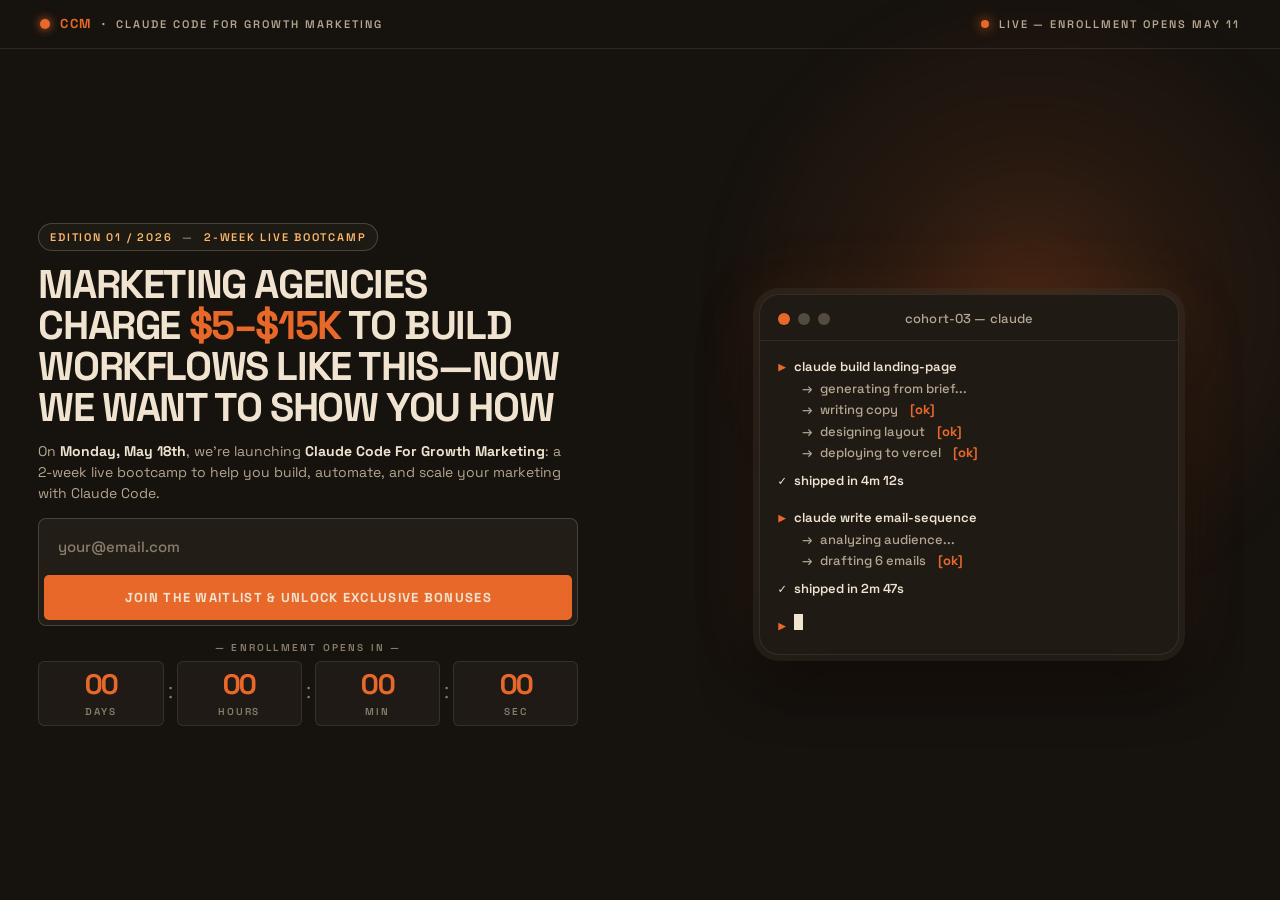
==== commit f4892a24: "iPad horizontal: tighten layout so it fits, then center Diagnosed correctly: the scroll on iPad hori" ====
--- a/index.html
+++ b/index.html
@@ -547,10 +547,24 @@
 
     /* iPad horizontal only — tablet-shaped aspect ratios (max 3:2 = 1.5).
        Standard 16:10 (1.6) and 16:9 (1.78) desktops are excluded.
-       Just shifts the row to vertical center of the hero - column
-       alignment within the row is unchanged. */
+       Tightens the layout so content fits within 100vh (no scroll),
+       then centers it vertically with equal whitespace top and bottom. */
     @media (min-width: 961px) and (max-aspect-ratio: 3/2) {
-      .ht-hero { align-content: center; }
+      .ht-root { min-height: 100dvh; }
+      .ht-hero {
+        align-content: center;
+        padding-top: 18px;
+        padding-bottom: 18px;
+        gap: 32px;
+      }
+      .ht-eyebrow { margin-bottom: 14px; }
+      .ht-h1 { font-size: clamp(24px, 3.2vw, 40px); margin-bottom: 12px; }
+      .ht-sub { margin-bottom: 14px; font-size: 14px; line-height: 1.5; }
+      .ht-cd { margin-top: 14px; }
+      .pm-term { max-width: 420px; }
+      .pm-term-body { padding: 14px 18px 16px; font-size: 13px; }
+      .pm-term-shipped { margin: 8px 0; }
+      .pm-term-spacer { height: 8px; }
     }
 
     /* Very short desktop viewports - modest tightening only */
